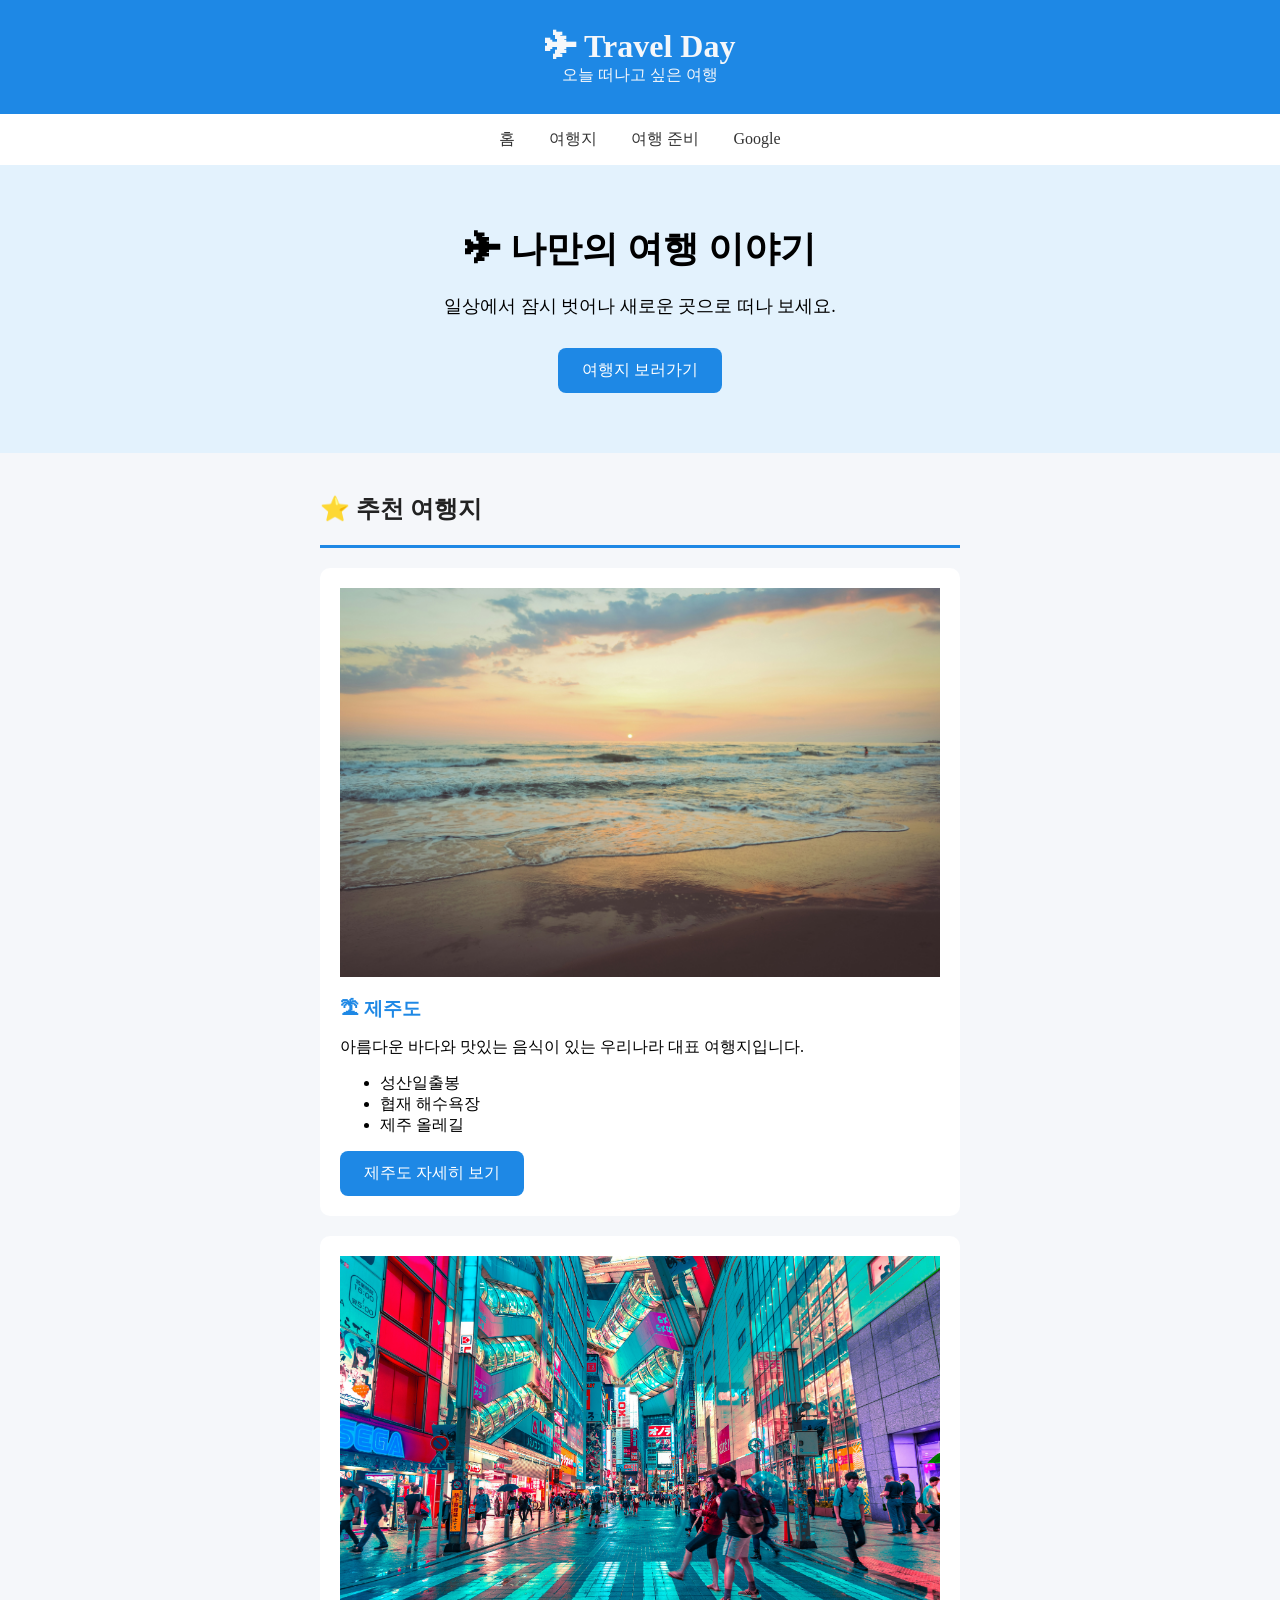
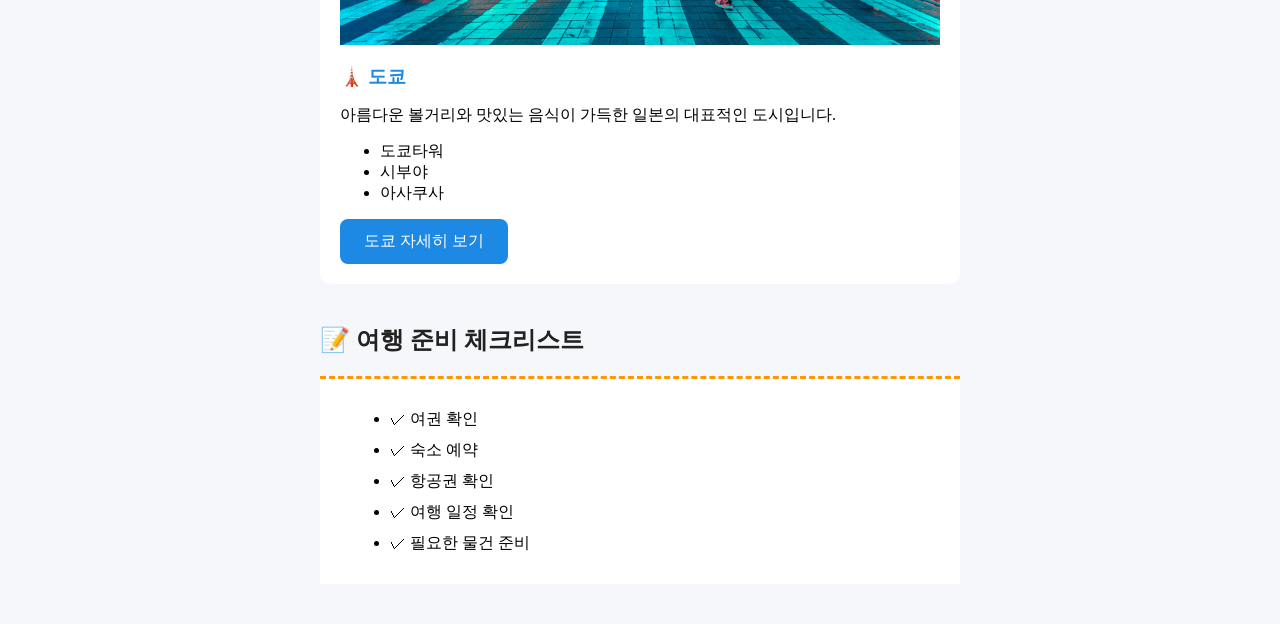
==== index.html @ 06fb6097 "수업 3일차" ====
<!DOCTYPE html>
<html lang="ko">
<head>
    <meta charset="UTF-8">
    <meta name="viewport" content="width=device-width, initial-scale=1.0">
    <title>Travel Day</title>
    <link rel="stylesheet" href="main.css">
</head>
<body>
    
    <!-- 헤더  -->
    <header>
        <!-- 로고 -->
        <div id="logo"> ✈ Travel Day </div>
        <!-- 설명 -->
        <p> 오늘 떠나고 싶은 여행 </p>
    </header>
    <!-- 네비게이션 -->
    <!-- a 안의 # = 페이지 맨 위로 올린다 -->
    <nav> 
        <a href="#"> 홈 </a>
        <a href="#travel"> 여행지 </a>
        <a href="#check"> 여행 준비 </a>
        <a href="https://www.google.com/" target="_blank"> Google </a>
    </nav>
    <!-- 메인 배너 -->
    <div class="hero"> 
        <h1>✈ 나만의 여행 이야기</h1>
        <p> 일상에서 잠시 벗어나 새로운 곳으로 떠나 보세요. </p>
        <a href="#" class="button"> 여행지 보러가기 </a>
    </div>
    <!-- 추천 여행지 -->
    <section id="travel"> 
        <h2> ⭐ 추천 여행지 </h2>
    <hr>
    <!-- 제주도 -->
    <div class="travel"> 
        <img src="images/jeju.png" alt="제주 해변">
        <h3> 🏝 제주도 </h3>
        <p> 아름다운 바다와 맛있는 음식이 있는 
            우리나라 대표 여행지입니다. </p>
            <ul>
                <li> 성산일출봉 </li>
                <li> 협재 해수욕장 </li>
                <li> 제주 올레길 </li>
            </ul>
            <!-- 제주도 상세 페이지로 이동하는 버튼  -->
            <a href="jeju.html" class="button"> 제주도 자세히 보기 </a>
    </div>
        <!-- 도쿄 -->
            <div class="travel"> 
        <img src="images/Tokyo.png" alt="도쿄">
        <h3> 🗼 도쿄 </h3>
        <p> 아름다운 볼거리와 맛있는 음식이 가득한 
            일본의 대표적인 도시입니다. </p>
            <ul>
                <li> 도쿄타워 </li>
                <li> 시부야 </li>
                <li> 아사쿠사 </li>
            </ul>
            <!-- 도쿄 상세 페이지로 이동하는 버튼  -->
            <a href="tokyo.html" class="button"> 도쿄 자세히 보기 </a>
    </div>
        </section>
        <!-- 여행 준비 -->
         <section id="check"> 
            <h2> 📝 여행 준비 체크리스트</h2>
            <hr class="check_line">
            <!-- 준비 리스트  -->
            <div class="check">
                <ul>
                    <li>✓ 여권 확인</li>
                    <li>✓ 숙소 예약</li>
                    <li>✓ 항공권 확인</li>
                    <li>✓ 여행 일정 확인</li>
                    <li>✓ 필요한 물건 준비</li>
                </ul>
            </div>
        </section>
        <!--  푸터  -->


</body>
</html>
---- main.css ----
@charset "utf-8" ; 
*{
    /* padding: 0; */
    margin: 0;
    box-sizing: border-box;
}
html{
    scroll-behavior: smooth;
}
a{
    text-decoration: none;
    color: #333;
}
body{
    background-color: #f5f7fa;
}
/* 헤더 */
header{
    text-align: center ; 
    background-color: #1e88e5 ; 
    color: #f5f7fa;
    padding: 28px;
}
/* 로고 */
#logo{
    font-size: 32px;
    font-weight: bold;
}
/* 네비게이션 */
nav{
    background-color: #fff;
    text-align: center;
    padding: 15px;
}
/* 메뉴 */
nav a{
    margin-left: 15px;
    margin-right: 15px;
}
/* 메인 배너 */
.hero {
    text-align: center;
    background-color: #e3f2fd;
    padding: 60px;
}
.hero h1{
    font-size: 36px;
}
.hero p{
    font-size: 18px;
    margin-top: 20px;
    margin-bottom: 30px;
}
.button{
    background-color: #1e88e5;
    padding: 12px 24px;
    color: #fff;
    border-radius: 8px;
    display: inline-block;
}
/* 공통 영역 */
section {
    margin: 40px auto;
    width: 50%;
}
section h2 {
    color: #222;
    margin: 20px 0;
}
hr{
    border: 0;
    border-top: 3px solid #1e88e5;
}
/* 제주도 여행지  */
.travel{
    background-color: #fff;
    padding: 20px;
    border-radius: 10px;
    margin: 20px 0;
}
.travel img {
    width: 100%;
}
.travel h3{
    color: #1e88e5;
    margin-top: 15px;
}
.travel p{
    padding:  15px 0 ;
}
.travel ul{
    margin-bottom : 15px ;
}
/* 여행 준비  */
.check_line{
    border: 0;
    border-top: 3px dashed #ff9800;
}
/* 준비 리스트  */
.check{
    background-color: #fff;
    padding: 20px;
}
.check ul li{
    margin: 10px;
}
/* 푸터 */
footer{
    background-color: #222;
    color: #fff;
    text-align: center;
    padding: 20px;
}
footer p{
    margin: 10px 0;
}
.intro{
    padding: 30px;
    border-radius: 15px;
    background-color: #fff;
}
.intro h2{
    margin: 24px 0;
    color: #1e88e5;
}
.intro p{
    margin: 16px 0 ;
}
.intro img{
    width: 100%;
}
.intro hr{
    border-top: 1px solid #555;
}
/* 여행 정보 영역 */
.info{
    background-color: #e3f2fb;
padding: 20px;
border-radius: 10px;
margin-bottom: 20px;
}
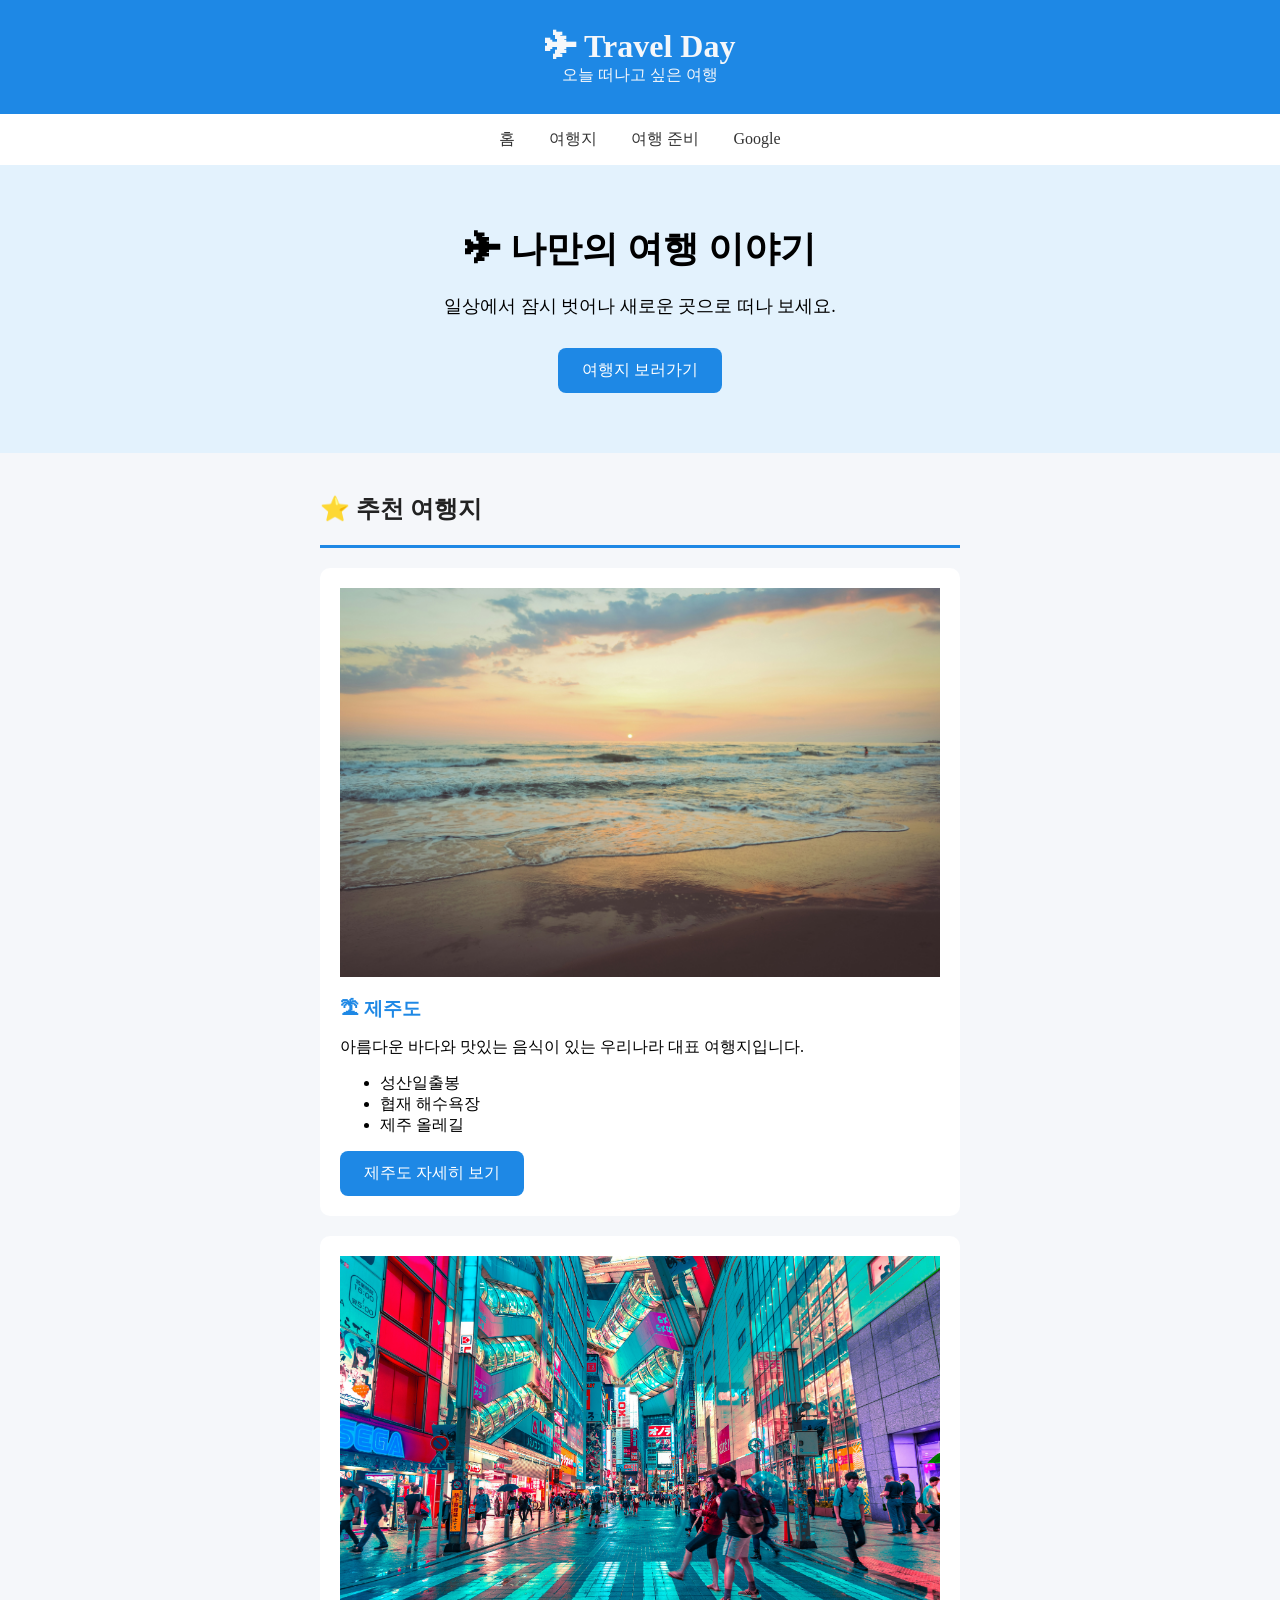
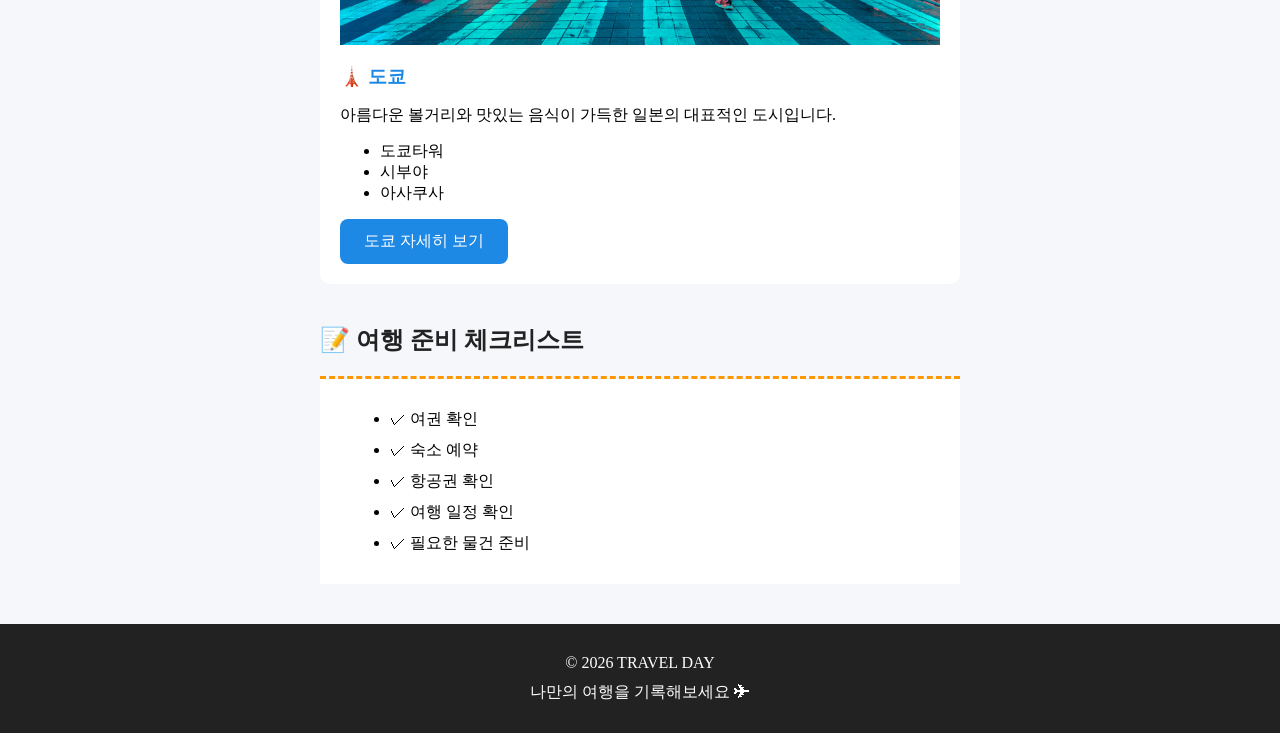
==== commit 130fe617: "업데이트" ====
--- a/index.html
+++ b/index.html
@@ -78,7 +78,10 @@
             </div>
         </section>
         <!--  푸터  -->
-
+              <footer> 
+            <p> © 2026 TRAVEL DAY </p>
+            <p> 나만의 여행을 기록해보세요 ✈ </p>
+        </footer>
 
 </body>
 </html>
--- a/main.css
+++ b/main.css
@@ -32,7 +32,6 @@
     text-align: center;
     padding: 15px;
 }
-/* 메뉴 */
 nav a{
     margin-left: 15px;
     margin-right: 15px;
